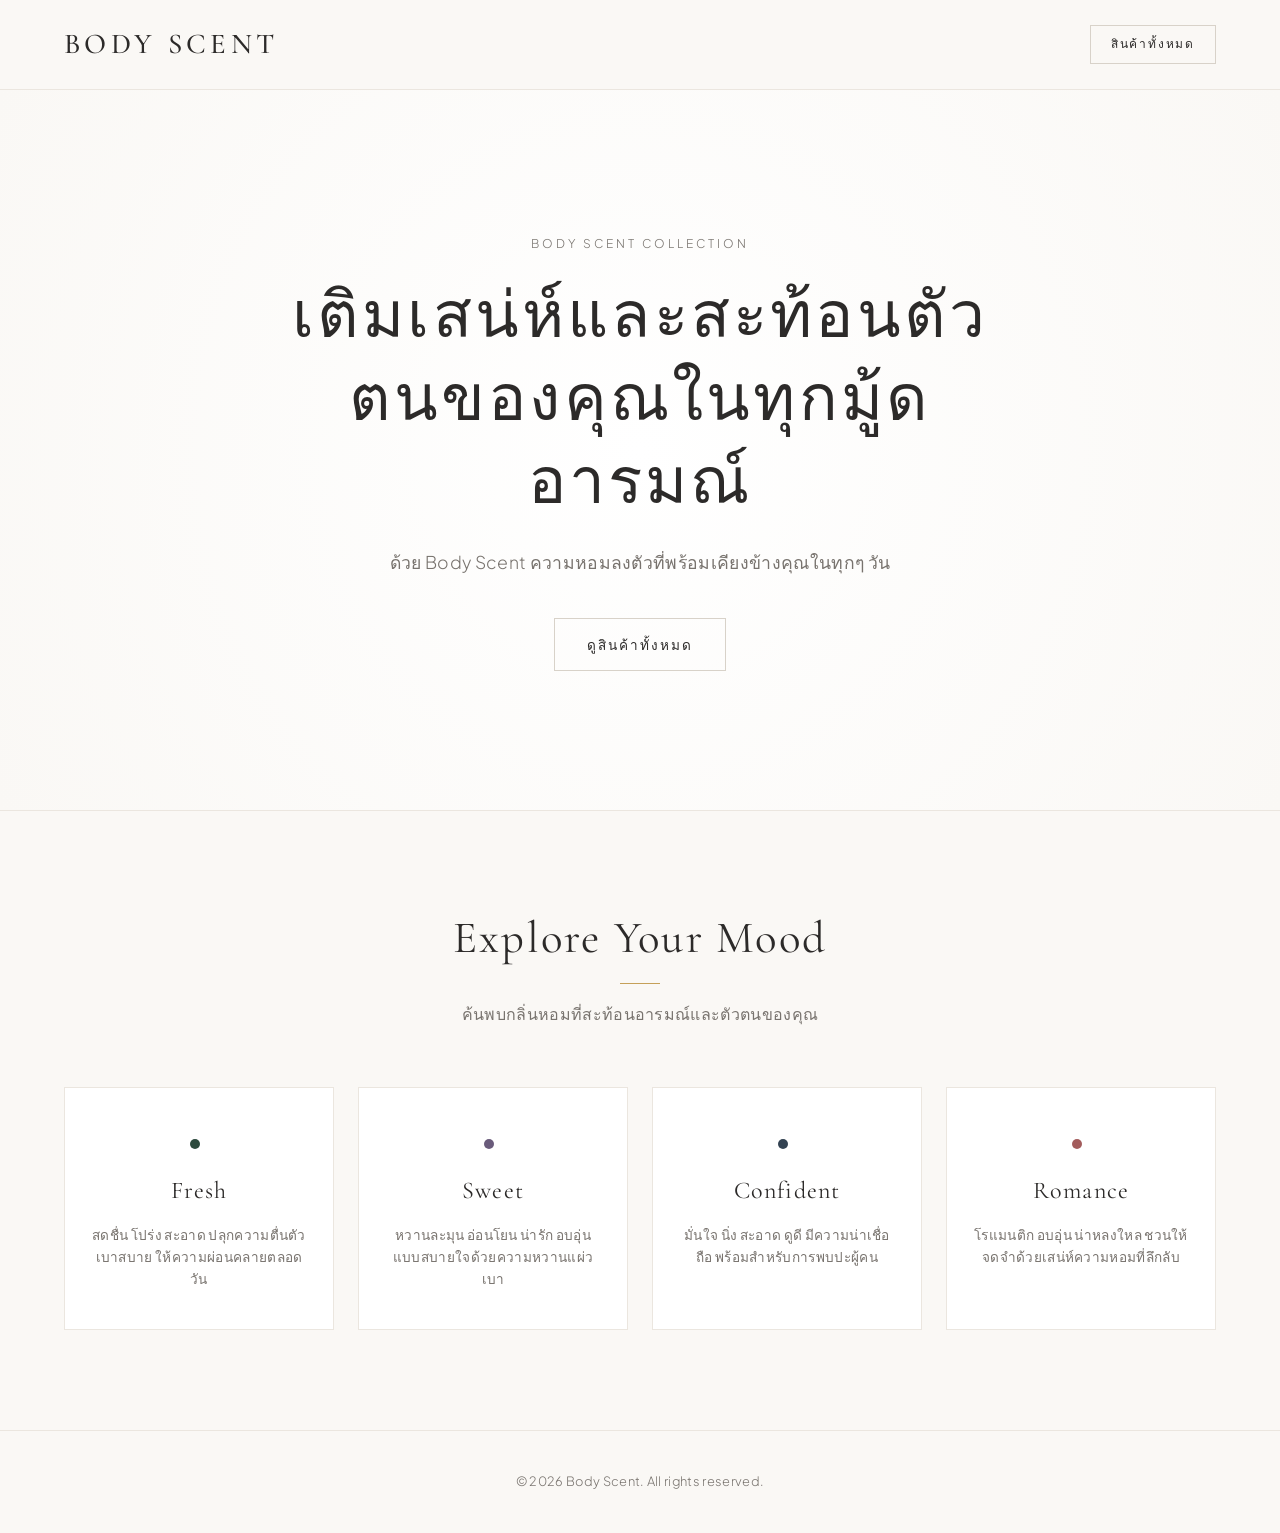
==== landing_pages/index.html @ 55d71a3c "Add files via upload" ====
<!DOCTYPE html>
<html lang="th">
<head>
  <meta charset="UTF-8">
  <meta name="viewport" content="width=device-width, initial-scale=1.0">
  <title>Body Scent — ความหอมลงตัวในทุกมู้ดอารมณ์</title>
  <link rel="stylesheet" href="style.css">
</head>
<body>

  <!-- Navigation -->
  <header>
    <div class="container navbar">
      <a href="index.html" class="logo">Body Scent</a>
      <nav>
        <a href="product.html" class="btn btn-outline" style="padding: 8px 20px; font-size: 0.75rem;">สินค้าทั้งหมด</a>
      </nav>
    </div>
  </header>

  <!-- Hero Section -->
  <section class="hero-section section-padding text-center" style="min-height: 80vh; display: flex; align-items: center; justify-content: center; background: radial-gradient(circle at center, #FFFFFF 0%, var(--bg-primary) 100%);">
    <div class="container" style="max-width: 800px;">
      <span class="mood-tag" style="letter-spacing: 0.25em; margin-bottom: 20px; display: inline-block;">BODY SCENT COLLECTION</span>
      <h1 class="brand-font" style="margin-bottom: 24px; font-weight: 300; line-height: 1.3;">
        เติมเสน่ห์และสะท้อนตัวตนของคุณในทุกมู้ดอารมณ์
      </h1>
      <p style="font-size: 1.1rem; margin-bottom: 40px; color: var(--text-muted); font-weight: 300;">
        ด้วย Body Scent ความหอมลงตัวที่พร้อมเคียงข้างคุณในทุกๆ วัน
      </p>
      <div>
        <a href="product.html" class="btn btn-outline">ดูสินค้าทั้งหมด</a>
      </div>
    </div>
  </section>

  <hr class="divider" style="margin: 0;">

  <!-- Mood Selection Section -->
  <section class="section-padding container">
    <div class="text-center" style="margin-bottom: 60px;">
      <h2 class="section-title">Explore Your Mood</h2>
      <p>ค้นพบกลิ่นหอมที่สะท้อนอารมณ์และตัวตนของคุณ</p>
    </div>

    <div style="display: grid; grid-template-columns: repeat(auto-fit, minmax(240px, 1fr)); gap: 24px;">
      
      <!-- Fresh Card -->
      <a href="product.html?mood=fresh" style="text-decoration: none; color: inherit;">
        <div class="product-card" style="height: 100%; text-align: center; padding: 40px 24px;">
          <div style="margin-bottom: 16px;">
            <span class="mood-dot fresh" style="width: 10px; height: 10px;"></span>
          </div>
          <h3 class="brand-font" style="margin-bottom: 12px; font-size: 1.5rem;">Fresh</h3>
          <p style="font-size: 0.85rem; line-height: 1.6;">สดชื่น โปร่ง สะอาด ปลุกความตื่นตัวเบาสบาย ให้ความผ่อนคลายตลอดวัน</p>
        </div>
      </a>

      <!-- Sweet Card -->
      <a href="product.html?mood=sweet" style="text-decoration: none; color: inherit;">
        <div class="product-card" style="height: 100%; text-align: center; padding: 40px 24px;">
          <div style="margin-bottom: 16px;">
            <span class="mood-dot sweet" style="width: 10px; height: 10px;"></span>
          </div>
          <h3 class="brand-font" style="margin-bottom: 12px; font-size: 1.5rem;">Sweet</h3>
          <p style="font-size: 0.85rem; line-height: 1.6;">หวานละมุน อ่อนโยน น่ารัก อบอุ่นแบบสบายใจด้วยความหวานแผ่วเบา</p>
        </div>
      </a>

      <!-- Confident Card -->
      <a href="product.html?mood=confident" style="text-decoration: none; color: inherit;">
        <div class="product-card" style="height: 100%; text-align: center; padding: 40px 24px;">
          <div style="margin-bottom: 16px;">
            <span class="mood-dot confident" style="width: 10px; height: 10px;"></span>
          </div>
          <h3 class="brand-font" style="margin-bottom: 12px; font-size: 1.5rem;">Confident</h3>
          <p style="font-size: 0.85rem; line-height: 1.6;">มั่นใจ นิ่ง สะอาด ดูดี มีความน่าเชื่อถือ พร้อมสำหรับการพบปะผู้คน</p>
        </div>
      </a>

      <!-- Romance Card -->
      <a href="product.html?mood=romance" style="text-decoration: none; color: inherit;">
        <div class="product-card" style="height: 100%; text-align: center; padding: 40px 24px;">
          <div style="margin-bottom: 16px;">
            <span class="mood-dot romance" style="width: 10px; height: 10px;"></span>
          </div>
          <h3 class="brand-font" style="margin-bottom: 12px; font-size: 1.5rem;">Romance</h3>
          <p style="font-size: 0.85rem; line-height: 1.6;">โรแมนติก อบอุ่น น่าหลงใหล ชวนให้จดจำด้วยเสน่ห์ความหอมที่ลึกลับ</p>
        </div>
      </a>

    </div>
  </section>

  <!-- Footer -->
  <footer style="padding: 40px 0; border-top: 1px solid var(--border-light); text-align: center; font-size: 0.8rem; color: var(--text-light);">
    <div class="container">
      <p>&copy; 2026 Body Scent. All rights reserved.</p>
    </div>
  </footer>

  <script src="script.js"></script>
</body>
</html>
---- landing_pages/style.css ----
/* ==========================================================================
   BODY SCENT - Luxury Minimalist Style Sheet
   ========================================================================== */

@import url('https://fonts.googleapis.com/css2?family=Cormorant+Garamond:wght@300;400;500;600&family=Plus+Jakarta+Sans:wght@300;400;500;600&display=swap');

:root {
  /* Color Palette (Cream / Bronze / Off-White) */
  --bg-primary: #FAF8F5;
  --bg-card: #FFFFFF;
  --bg-secondary: #F3EFEA;
  
  --text-main: #2C2A29;
  --text-muted: #78736E;
  --text-light: #A39E98;
  
  --accent-gold: #C5A059;
  --accent-gold-hover: #A88340;
  
  --border-light: #EBE6DF;
  --border-medium: #D8D2C9;
  --border-dark: #2C2A29;

  /* Mood Accents (Subtle Touches) */
  --mood-fresh: #2D4A3E;      /* เขียวเข้ม */
  --mood-sweet: #6A5B7B;      /* ม่วงกลาง */
  --mood-confident: #334252;  /* น้ำเงินเทาเข้ม */
  --mood-romance: #A35C5C;    /* แดงอ่อน */

  /* Typography */
  --font-serif: 'Cormorant Garamond', 'TH Sarabun New', serif;
  --font-sans: 'Plus Jakarta Sans', -apple-system, BlinkMacSystemFont, sans-serif;

  /* Layout Spacing */
  --container-max-width: 1200px;
  --section-padding-y: 100px;
}

/* Base Reset & Global Styles */
*, *::before, *::after {
  box-sizing: border-box;
  margin: 0;
  padding: 0;
}

html {
  scroll-behavior: smooth;
  font-size: 16px;
}

body {
  background-color: var(--bg-primary);
  color: var(--text-main);
  font-family: var(--font-sans);
  font-weight: 300;
  line-height: 1.7;
  letter-spacing: 0.02em;
  -webkit-font-smoothing: antialiased;
}

/* Typography Elements */
h1, h2, h3, h4, .brand-font {
  font-family: var(--font-serif);
  font-weight: 400;
  letter-spacing: 0.05em;
  color: var(--text-main);
}

h1 {
  font-size: clamp(2.5rem, 5vw, 4.2rem);
  line-height: 1.15;
}

h2 {
  font-size: clamp(1.8rem, 3.5vw, 2.8rem);
  line-height: 1.25;
}

h3 {
  font-size: clamp(1.3rem, 2vw, 1.8rem);
}

p {
  color: var(--text-muted);
}

a {
  color: inherit;
  text-decoration: none;
  transition: color 0.3s ease;
}

/* Layout Utilities */
.container {
  max-width: var(--container-max-width);
  margin: 0 auto;
  padding: 0 24px;
}

.section-padding {
  padding-top: var(--section-padding-y);
  padding-bottom: var(--section-padding-y);
}

.text-center {
  text-align: center;
}

/* Header & Navigation */
header {
  position: sticky;
  top: 0;
  background-color: rgba(250, 248, 245, 0.92);
  backdrop-filter: blur(10px);
  border-bottom: 1px solid var(--border-light);
  z-index: 1000;
  padding: 20px 0;
}

.navbar {
  display: flex;
  justify-content: space-between;
  align-items: center;
}

.logo {
  font-family: var(--font-serif);
  font-size: 1.8rem;
  letter-spacing: 0.15em;
  text-transform: uppercase;
  font-weight: 500;
}

/* Buttons (Fine Thin Borders & Gold Accents) */
.btn {
  display: inline-flex;
  align-items: center;
  justify-content: center;
  padding: 14px 32px;
  font-family: var(--font-sans);
  font-size: 0.85rem;
  font-weight: 500;
  letter-spacing: 0.15em;
  text-transform: uppercase;
  background: transparent;
  cursor: pointer;
  transition: all 0.4s cubic-bezier(0.16, 1, 0.3, 1);
  border: 1px solid var(--border-dark);
}

.btn-primary {
  background-color: var(--text-main);
  color: var(--bg-primary);
  border-color: var(--text-main);
}

.btn-primary:hover {
  background-color: var(--accent-gold);
  border-color: var(--accent-gold);
  color: #FFFFFF;
}

.btn-outline {
  color: var(--text-main);
  border-color: var(--border-medium);
}

.btn-outline:hover {
  border-color: var(--text-main);
  color: var(--text-main);
}

/* Mood Indicators (Subtle Minimalist Accent Points) */
.mood-dot {
  display: inline-block;
  width: 7px;
  height: 7px;
  border-radius: 50%;
  margin-right: 8px;
  vertical-align: middle;
}

.mood-dot.fresh     { background-color: var(--mood-fresh); }
.mood-dot.sweet     { background-color: var(--mood-sweet); }
.mood-dot.confident { background-color: var(--mood-confident); }
.mood-dot.romance   { background-color: var(--mood-romance); }

.mood-tag {
  font-size: 0.75rem;
  letter-spacing: 0.12em;
  text-transform: uppercase;
  display: inline-flex;
  align-items: center;
  color: var(--text-muted);
}

/* Underline accent for Section Titles */
.section-title {
  position: relative;
  margin-bottom: 16px;
}

.section-title::after {
  content: '';
  display: block;
  width: 40px;
  height: 1px;
  background-color: var(--accent-gold);
  margin: 16px auto 0;
}

/* Filter Tab Navigation */
.filter-tabs {
  display: flex;
  justify-content: center;
  gap: 12px;
  margin-bottom: 50px;
  flex-wrap: wrap;
}

.filter-btn {
  padding: 10px 24px;
  background: transparent;
  border: 1px solid transparent;
  font-family: var(--font-sans);
  font-size: 0.85rem;
  letter-spacing: 0.08em;
  color: var(--text-muted);
  cursor: pointer;
  transition: all 0.3s ease;
}

.filter-btn:hover,
.filter-btn.active {
  color: var(--text-main);
  border-bottom: 1px solid var(--accent-gold);
}

/* Product Grid & Cards */
.product-grid {
  display: grid;
  grid-template-columns: repeat(auto-fill, minmax(260px, 1fr));
  gap: 36px 28px;
}

.product-card {
  background-color: var(--bg-card);
  border: 1px solid var(--border-light);
  padding: 20px;
  display: flex;
  flex-direction: column;
  transition: transform 0.4s ease, box-shadow 0.4s ease;
}

.product-card:hover {
  transform: translateY(-4px);
  box-shadow: 0 12px 30px rgba(0, 0, 0, 0.03);
}

.product-image-wrap {
  position: relative;
  width: 100%;
  aspect-ratio: 1 / 1;
  background-color: var(--bg-secondary);
  overflow: hidden;
  margin-bottom: 20px;
}

.product-image-wrap img {
  width: 100%;
  height: 100%;
  object-fit: cover;
  transition: transform 0.6s ease;
}

.product-card:hover .product-image-wrap img {
  transform: scale(1.03);
}

.product-info {
  display: flex;
  flex-direction: column;
  flex-grow: 1;
}

.product-meta {
  display: flex;
  justify-content: space-between;
  align-items: center;
  margin-bottom: 8px;
}

.product-size {
  font-size: 0.75rem;
  color: var(--text-light);
  letter-spacing: 0.05em;
}

.product-title {
  font-family: var(--font-serif);
  font-size: 1.25rem;
  margin-bottom: 8px;
  color: var(--text-main);
}

.product-desc {
  font-size: 0.85rem;
  color: var(--text-muted);
  margin-bottom: 20px;
  flex-grow: 1;
  line-height: 1.6;
}

.product-bottom {
  display: flex;
  justify-content: space-between;
  align-items: center;
  padding-top: 16px;
  border-top: 1px solid var(--border-light);
}

.product-price {
  font-family: var(--font-serif);
  font-size: 1.2rem;
  font-weight: 500;
  color: var(--text-main);
}

/* Minimalist Form Controls */
.form-group {
  margin-bottom: 24px;
}

.form-control {
  width: 100%;
  padding: 14px 16px;
  background-color: var(--bg-card);
  border: 1px solid var(--border-medium);
  border-radius: 0;
  font-family: var(--font-sans);
  font-size: 0.9rem;
  color: var(--text-main);
  transition: border-color 0.3s ease;
}

.form-control:focus {
  outline: none;
  border-color: var(--accent-gold);
}

textarea.form-control {
  resize: vertical;
  min-height: 100px;
}

/* Minimal Divider Line */
.divider {
  height: 1px;
  background-color: var(--border-light);
  border: none;
  margin: 60px 0;
}

/* Responsive Styles */
@media (max-width: 768px) {
  :root {
    --section-padding-y: 60px;
  }

  .container {
    padding: 0 16px;
  }

  .product-grid {
    grid-template-columns: repeat(auto-fill, minmax(180px, 1fr));
    gap: 20px 16px;
  }

  .product-card {
    padding: 14px;
  }

  .btn {
    padding: 12px 24px;
    font-size: 0.8rem;
  }
}
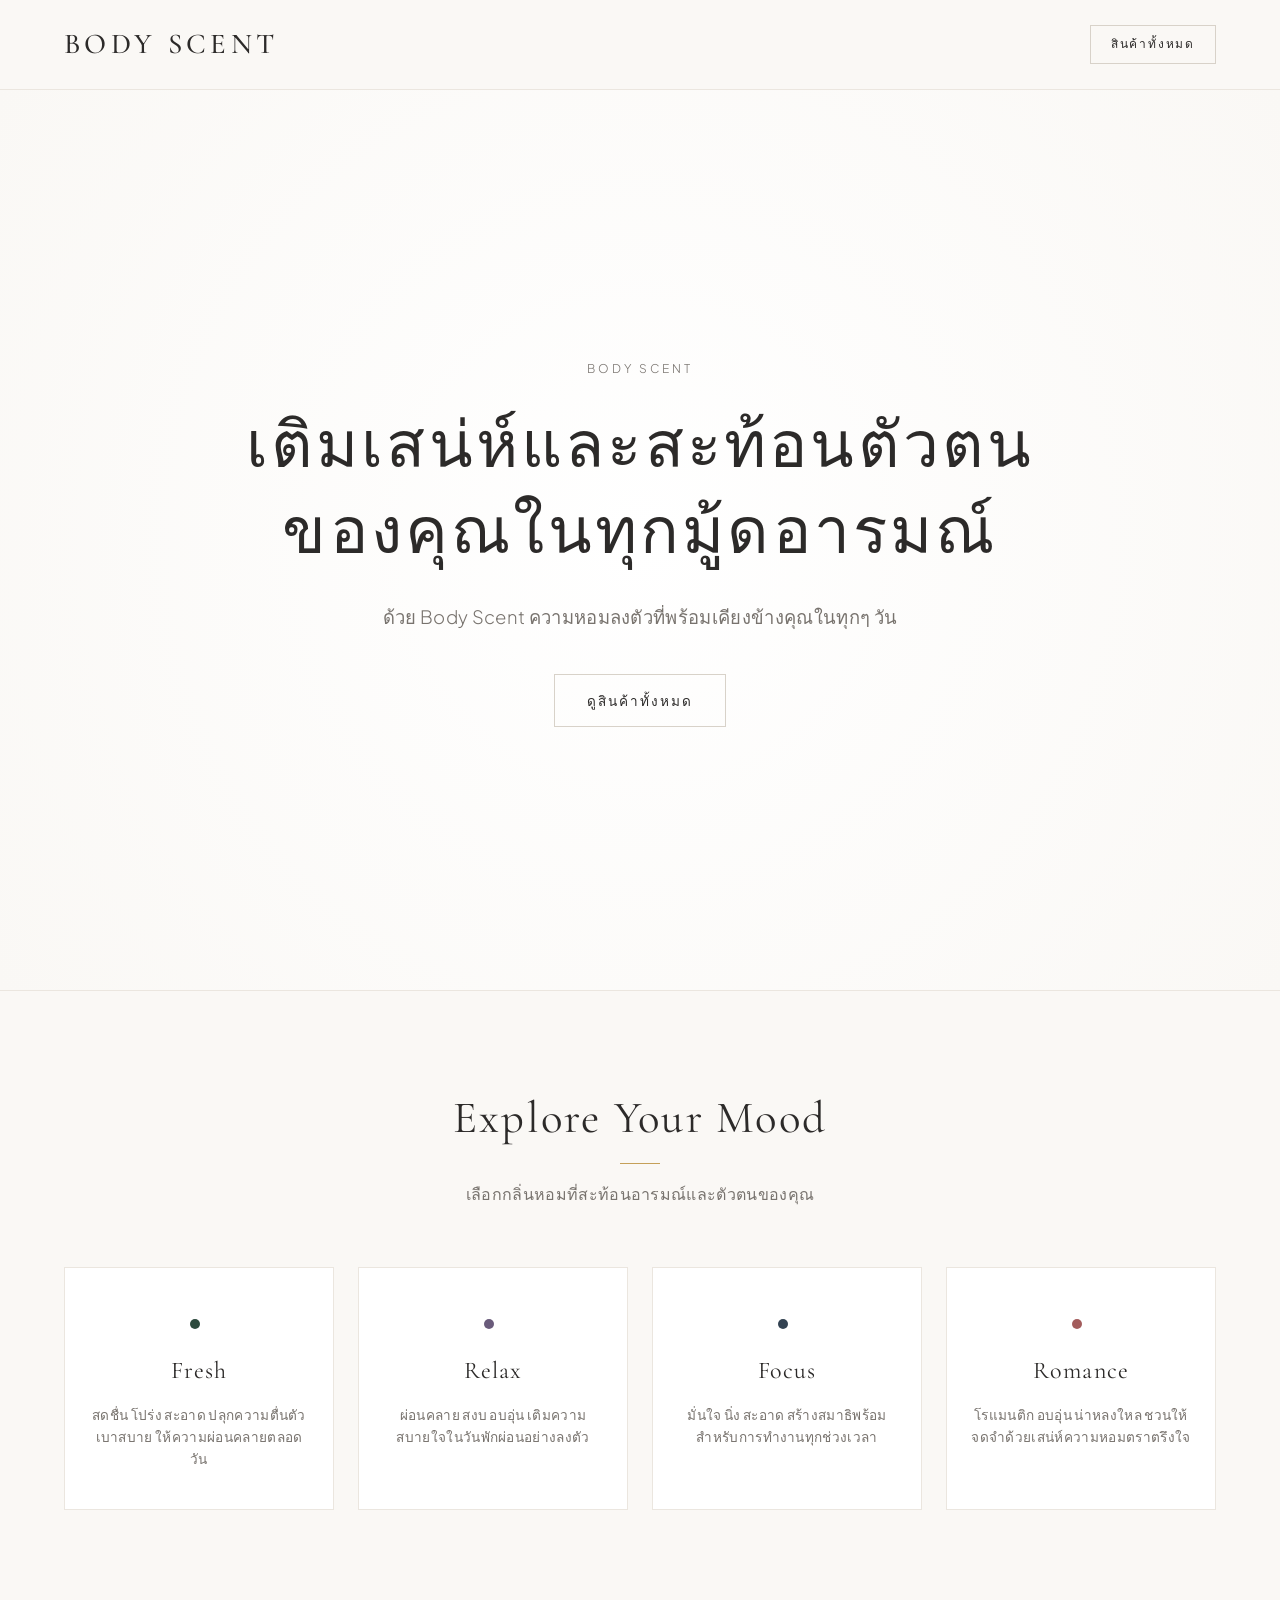
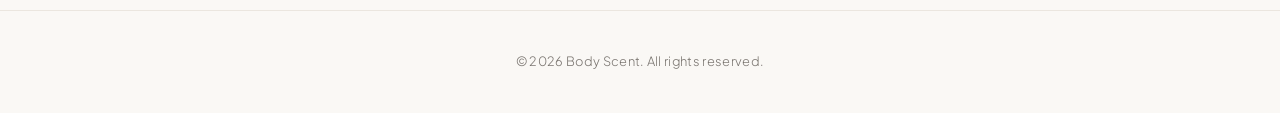
==== commit 63344cb0: "Add files via upload" ====
--- a/landing_pages/index.html
+++ b/landing_pages/index.html
@@ -3,12 +3,12 @@
 <head>
   <meta charset="UTF-8">
   <meta name="viewport" content="width=device-width, initial-scale=1.0">
-  <title>Body Scent — ความหอมลงตัวในทุกมู้ดอารมณ์</title>
+  <title>Body Scent — ความหอมลงตัวที่พร้อมเคียงข้างคุณในทุกๆ วัน</title>
   <link rel="stylesheet" href="style.css">
 </head>
 <body>
 
-  <!-- Navigation -->
+  <!-- Navigation Bar -->
   <header>
     <div class="container navbar">
       <a href="index.html" class="logo">Body Scent</a>
@@ -18,14 +18,14 @@
     </div>
   </header>
 
-  <!-- Hero Section -->
-  <section class="hero-section section-padding text-center" style="min-height: 80vh; display: flex; align-items: center; justify-content: center; background: radial-gradient(circle at center, #FFFFFF 0%, var(--bg-primary) 100%);">
-    <div class="container" style="max-width: 800px;">
-      <span class="mood-tag" style="letter-spacing: 0.25em; margin-bottom: 20px; display: inline-block;">BODY SCENT COLLECTION</span>
-      <h1 class="brand-font" style="margin-bottom: 24px; font-weight: 300; line-height: 1.3;">
+  <!-- Hero Section (เต็มจอแรกที่เห็น ดีไซน์พรีเมียมเรียบหรู) -->
+  <section style="min-height: 100vh; display: flex; align-items: center; justify-content: center; text-align: center; background: radial-gradient(circle at center, #FFFFFF 0%, var(--bg-primary) 100%); padding: 0 24px;">
+    <div class="container" style="max-width: 850px;">
+      <span class="mood-tag" style="letter-spacing: 0.25em; margin-bottom: 24px; display: inline-block;">BODY SCENT</span>
+      <h1 class="brand-font" style="margin-bottom: 24px; font-weight: 300; line-height: 1.35;">
         เติมเสน่ห์และสะท้อนตัวตนของคุณในทุกมู้ดอารมณ์
       </h1>
-      <p style="font-size: 1.1rem; margin-bottom: 40px; color: var(--text-muted); font-weight: 300;">
+      <p style="font-size: 1.15rem; margin-bottom: 40px; color: var(--text-muted); font-weight: 300; line-height: 1.8;">
         ด้วย Body Scent ความหอมลงตัวที่พร้อมเคียงข้างคุณในทุกๆ วัน
       </p>
       <div>
@@ -36,18 +36,18 @@
 
   <hr class="divider" style="margin: 0;">
 
-  <!-- Mood Selection Section -->
+  <!-- Section แสดง 4 Mood (Fresh / Relax / Focus / Romance) -->
   <section class="section-padding container">
     <div class="text-center" style="margin-bottom: 60px;">
       <h2 class="section-title">Explore Your Mood</h2>
-      <p>ค้นพบกลิ่นหอมที่สะท้อนอารมณ์และตัวตนของคุณ</p>
+      <p>เลือกกลิ่นหอมที่สะท้อนอารมณ์และตัวตนของคุณ</p>
     </div>
 
     <div style="display: grid; grid-template-columns: repeat(auto-fit, minmax(240px, 1fr)); gap: 24px;">
       
       <!-- Fresh Card -->
       <a href="product.html?mood=fresh" style="text-decoration: none; color: inherit;">
-        <div class="product-card" style="height: 100%; text-align: center; padding: 40px 24px;">
+        <div class="product-card" style="height: 100%; text-align: center; padding: 40px 24px; background-color: var(--bg-card);">
           <div style="margin-bottom: 16px;">
             <span class="mood-dot fresh" style="width: 10px; height: 10px;"></span>
           </div>
@@ -56,36 +56,36 @@
         </div>
       </a>
 
-      <!-- Sweet Card -->
-      <a href="product.html?mood=sweet" style="text-decoration: none; color: inherit;">
-        <div class="product-card" style="height: 100%; text-align: center; padding: 40px 24px;">
+      <!-- Relax Card -->
+      <a href="product.html?mood=relax" style="text-decoration: none; color: inherit;">
+        <div class="product-card" style="height: 100%; text-align: center; padding: 40px 24px; background-color: var(--bg-card);">
           <div style="margin-bottom: 16px;">
             <span class="mood-dot sweet" style="width: 10px; height: 10px;"></span>
           </div>
-          <h3 class="brand-font" style="margin-bottom: 12px; font-size: 1.5rem;">Sweet</h3>
-          <p style="font-size: 0.85rem; line-height: 1.6;">หวานละมุน อ่อนโยน น่ารัก อบอุ่นแบบสบายใจด้วยความหวานแผ่วเบา</p>
+          <h3 class="brand-font" style="margin-bottom: 12px; font-size: 1.5rem;">Relax</h3>
+          <p style="font-size: 0.85rem; line-height: 1.6;">ผ่อนคลาย สงบ อบอุ่น เติมความสบายใจในวันพักผ่อนอย่างลงตัว</p>
         </div>
       </a>
 
-      <!-- Confident Card -->
-      <a href="product.html?mood=confident" style="text-decoration: none; color: inherit;">
-        <div class="product-card" style="height: 100%; text-align: center; padding: 40px 24px;">
+      <!-- Focus Card -->
+      <a href="product.html?mood=focus" style="text-decoration: none; color: inherit;">
+        <div class="product-card" style="height: 100%; text-align: center; padding: 40px 24px; background-color: var(--bg-card);">
           <div style="margin-bottom: 16px;">
             <span class="mood-dot confident" style="width: 10px; height: 10px;"></span>
           </div>
-          <h3 class="brand-font" style="margin-bottom: 12px; font-size: 1.5rem;">Confident</h3>
-          <p style="font-size: 0.85rem; line-height: 1.6;">มั่นใจ นิ่ง สะอาด ดูดี มีความน่าเชื่อถือ พร้อมสำหรับการพบปะผู้คน</p>
+          <h3 class="brand-font" style="margin-bottom: 12px; font-size: 1.5rem;">Focus</h3>
+          <p style="font-size: 0.85rem; line-height: 1.6;">มั่นใจ นิ่ง สะอาด สร้างสมาธิพร้อมสำหรับการทำงานทุกช่วงเวลา</p>
         </div>
       </a>
 
       <!-- Romance Card -->
       <a href="product.html?mood=romance" style="text-decoration: none; color: inherit;">
-        <div class="product-card" style="height: 100%; text-align: center; padding: 40px 24px;">
+        <div class="product-card" style="height: 100%; text-align: center; padding: 40px 24px; background-color: var(--bg-card);">
           <div style="margin-bottom: 16px;">
             <span class="mood-dot romance" style="width: 10px; height: 10px;"></span>
           </div>
           <h3 class="brand-font" style="margin-bottom: 12px; font-size: 1.5rem;">Romance</h3>
-          <p style="font-size: 0.85rem; line-height: 1.6;">โรแมนติก อบอุ่น น่าหลงใหล ชวนให้จดจำด้วยเสน่ห์ความหอมที่ลึกลับ</p>
+          <p style="font-size: 0.85rem; line-height: 1.6;">โรแมนติก อบอุ่น น่าหลงใหล ชวนให้จดจำด้วยเสน่ห์ความหอมตราตรึงใจ</p>
         </div>
       </a>
 
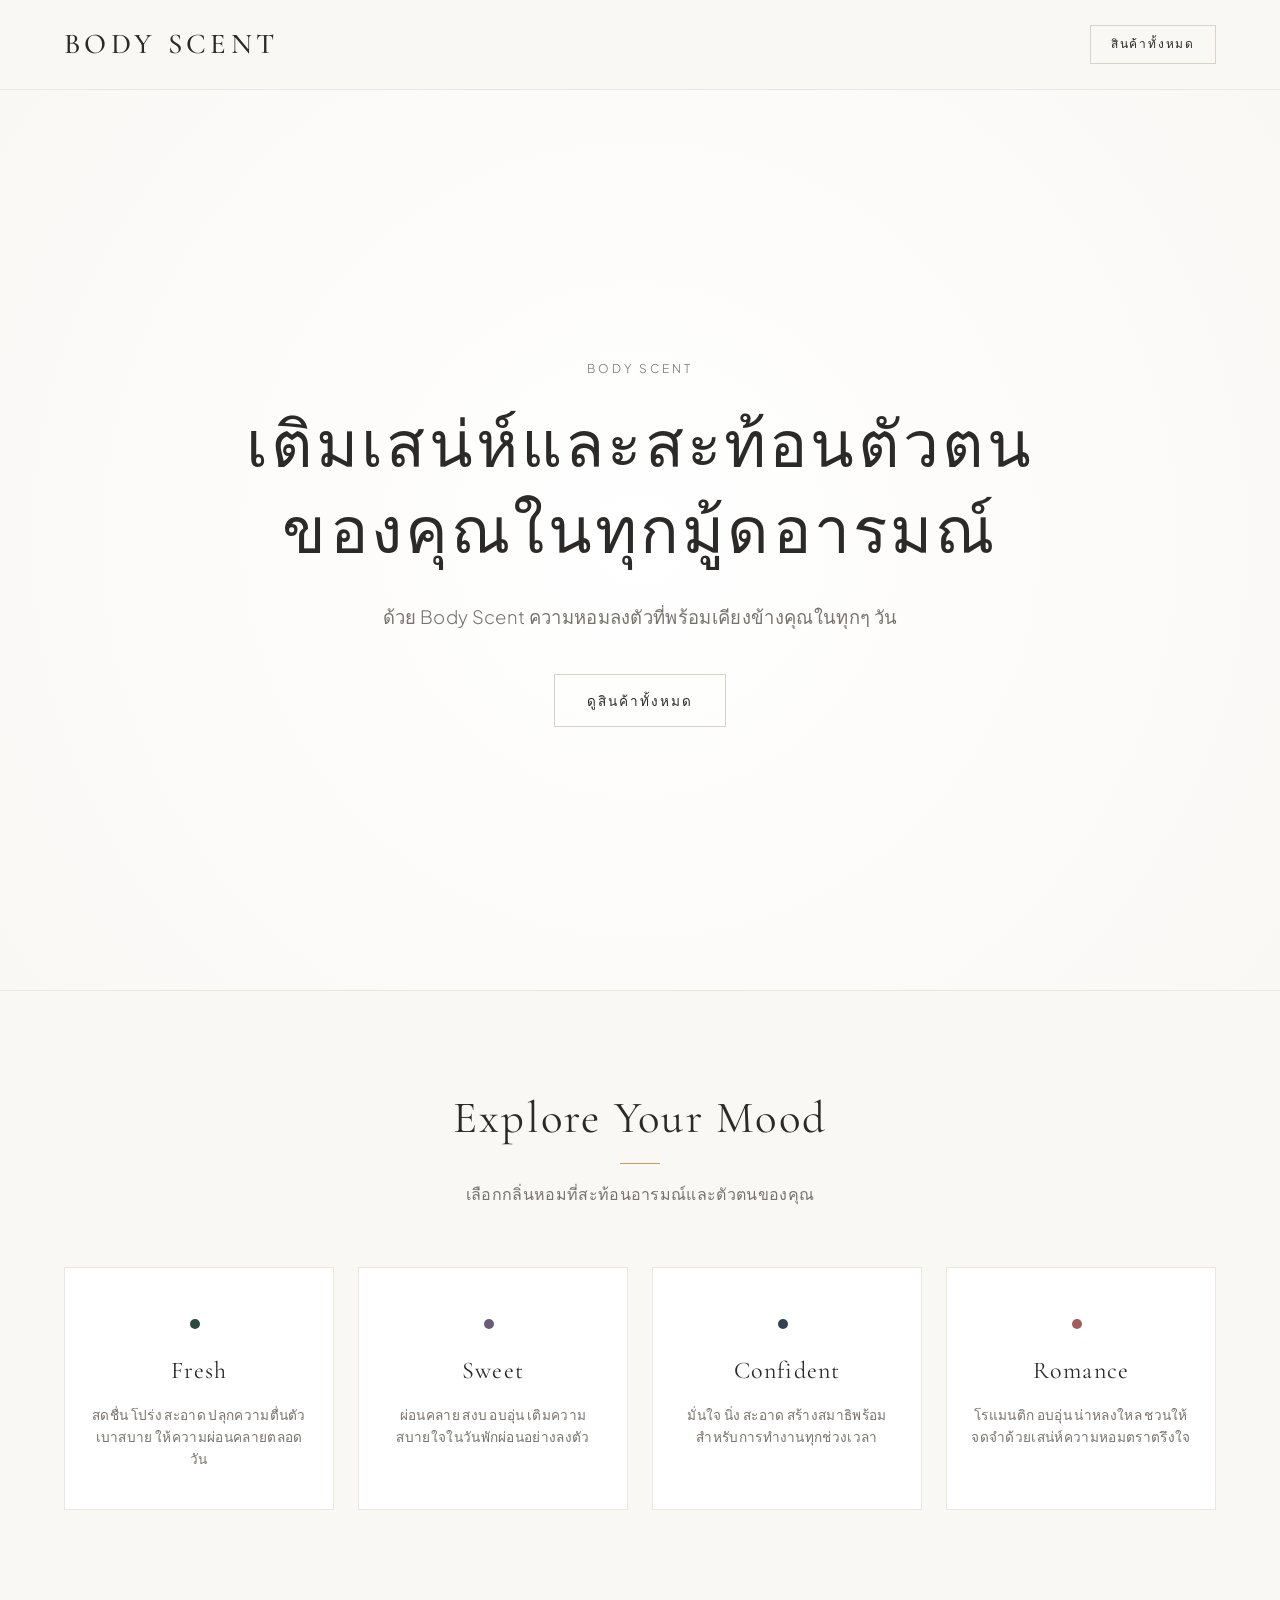
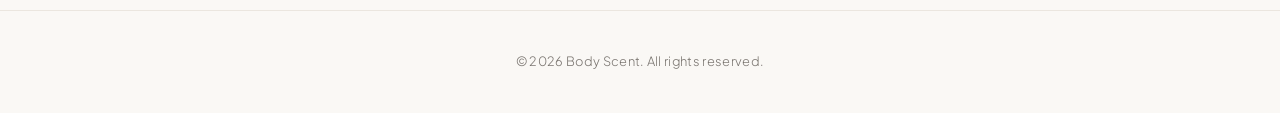
==== commit d0aa1cff: "Update index.html" ====
--- a/landing_pages/index.html
+++ b/landing_pages/index.html
@@ -36,7 +36,7 @@
 
   <hr class="divider" style="margin: 0;">
 
-  <!-- Section แสดง 4 Mood (Fresh / Relax / Focus / Romance) -->
+  <!-- Section แสดง 4 Mood (Fresh / Sweet / Confident / Romance) -->
   <section class="section-padding container">
     <div class="text-center" style="margin-bottom: 60px;">
       <h2 class="section-title">Explore Your Mood</h2>
@@ -56,24 +56,24 @@
         </div>
       </a>
 
-      <!-- Relax Card -->
+      <!-- Sweet Card -->
       <a href="product.html?mood=relax" style="text-decoration: none; color: inherit;">
         <div class="product-card" style="height: 100%; text-align: center; padding: 40px 24px; background-color: var(--bg-card);">
           <div style="margin-bottom: 16px;">
             <span class="mood-dot sweet" style="width: 10px; height: 10px;"></span>
           </div>
-          <h3 class="brand-font" style="margin-bottom: 12px; font-size: 1.5rem;">Relax</h3>
+          <h3 class="brand-font" style="margin-bottom: 12px; font-size: 1.5rem;">Sweet</h3>
           <p style="font-size: 0.85rem; line-height: 1.6;">ผ่อนคลาย สงบ อบอุ่น เติมความสบายใจในวันพักผ่อนอย่างลงตัว</p>
         </div>
       </a>
 
-      <!-- Focus Card -->
+      <!-- Confident Card -->
       <a href="product.html?mood=focus" style="text-decoration: none; color: inherit;">
         <div class="product-card" style="height: 100%; text-align: center; padding: 40px 24px; background-color: var(--bg-card);">
           <div style="margin-bottom: 16px;">
             <span class="mood-dot confident" style="width: 10px; height: 10px;"></span>
           </div>
-          <h3 class="brand-font" style="margin-bottom: 12px; font-size: 1.5rem;">Focus</h3>
+          <h3 class="brand-font" style="margin-bottom: 12px; font-size: 1.5rem;">Confident</h3>
           <p style="font-size: 0.85rem; line-height: 1.6;">มั่นใจ นิ่ง สะอาด สร้างสมาธิพร้อมสำหรับการทำงานทุกช่วงเวลา</p>
         </div>
       </a>
@@ -101,4 +101,4 @@
 
   <script src="script.js"></script>
 </body>
-</html>+</html>
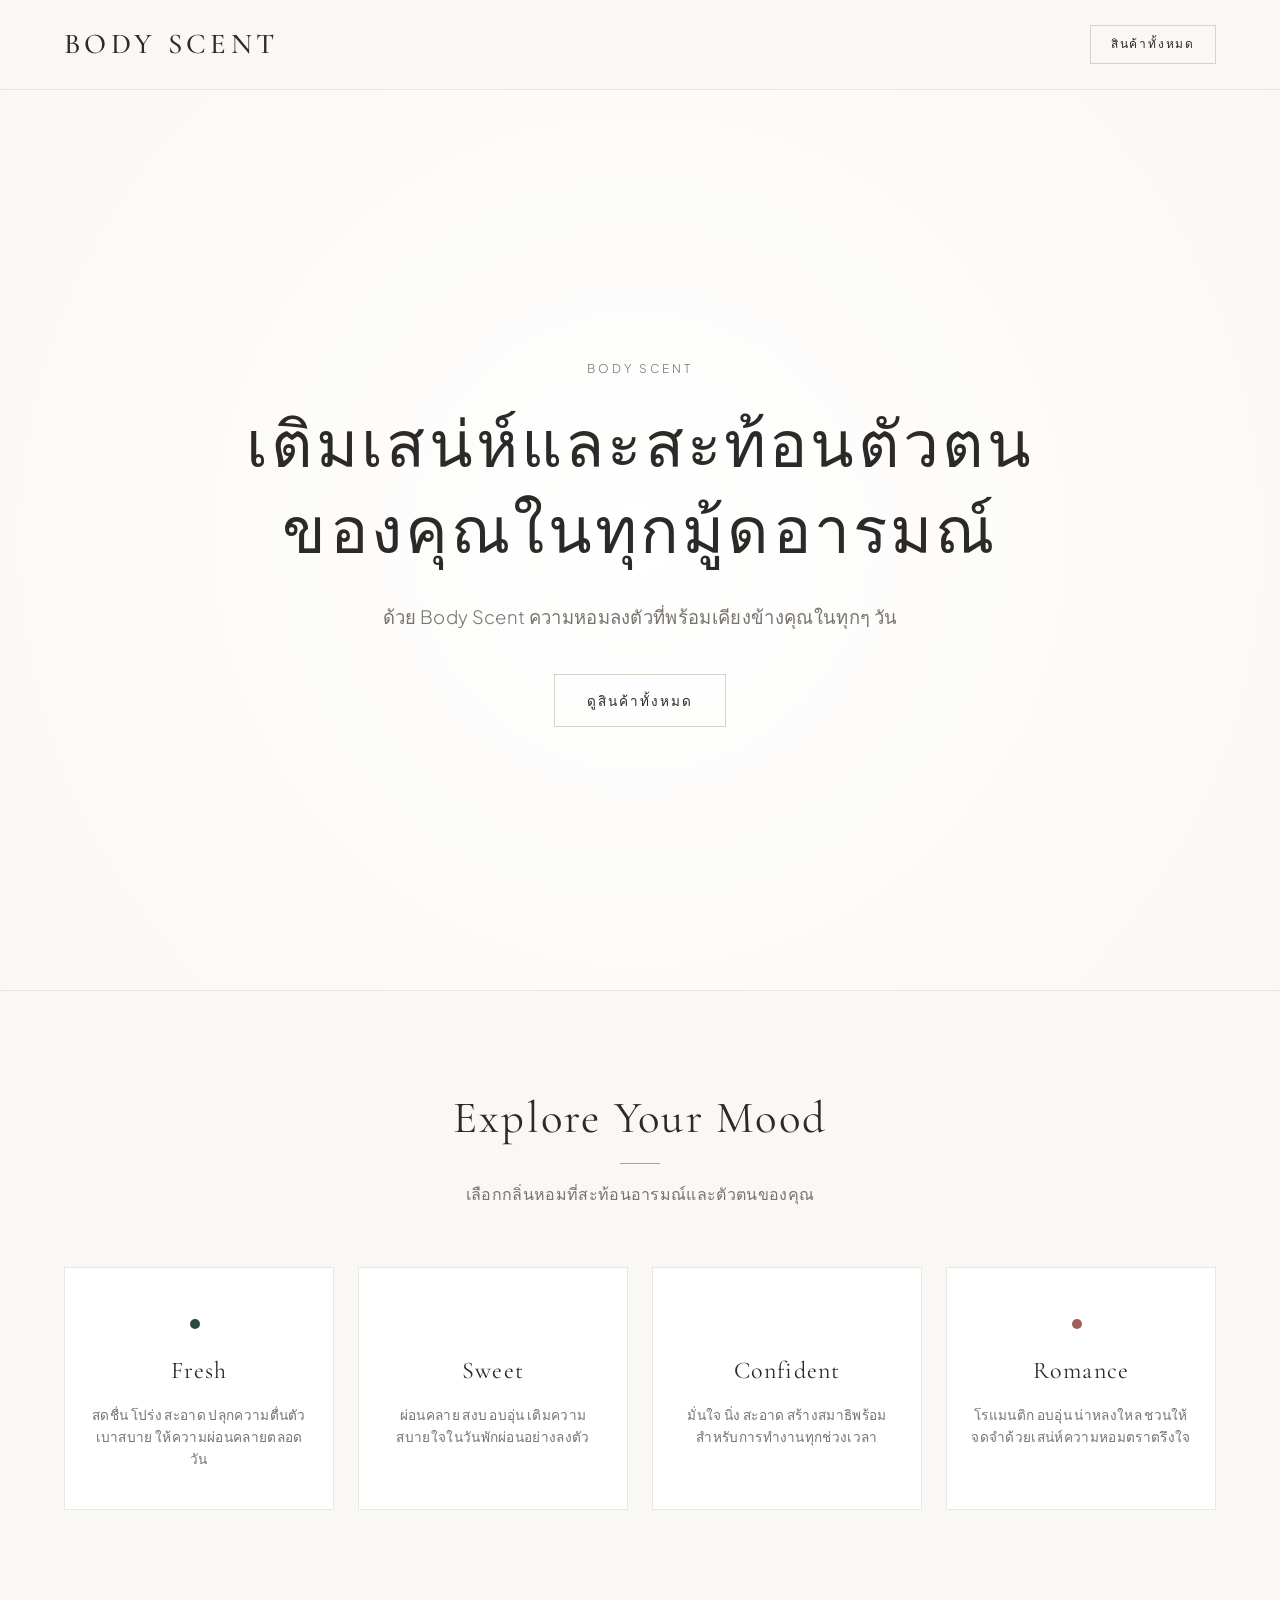
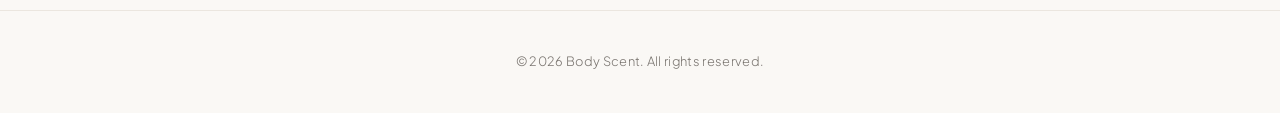
==== commit cc9cf848: "Update index.html" ====
--- a/landing_pages/index.html
+++ b/landing_pages/index.html
@@ -57,10 +57,10 @@
       </a>
 
       <!-- Sweet Card -->
-      <a href="product.html?mood=relax" style="text-decoration: none; color: inherit;">
+      <a href="product.html?mood=sweet" style="text-decoration: none; color: inherit;">
         <div class="product-card" style="height: 100%; text-align: center; padding: 40px 24px; background-color: var(--bg-card);">
           <div style="margin-bottom: 16px;">
-            <span class="mood-dot sweet" style="width: 10px; height: 10px;"></span>
+            <span class="mood-dot relax" style="width: 10px; height: 10px;"></span>
           </div>
           <h3 class="brand-font" style="margin-bottom: 12px; font-size: 1.5rem;">Sweet</h3>
           <p style="font-size: 0.85rem; line-height: 1.6;">ผ่อนคลาย สงบ อบอุ่น เติมความสบายใจในวันพักผ่อนอย่างลงตัว</p>
@@ -68,10 +68,10 @@
       </a>
 
       <!-- Confident Card -->
-      <a href="product.html?mood=focus" style="text-decoration: none; color: inherit;">
+      <a href="product.html?mood=confident" style="text-decoration: none; color: inherit;">
         <div class="product-card" style="height: 100%; text-align: center; padding: 40px 24px; background-color: var(--bg-card);">
           <div style="margin-bottom: 16px;">
-            <span class="mood-dot confident" style="width: 10px; height: 10px;"></span>
+            <span class="mood-dot focus" style="width: 10px; height: 10px;"></span>
           </div>
           <h3 class="brand-font" style="margin-bottom: 12px; font-size: 1.5rem;">Confident</h3>
           <p style="font-size: 0.85rem; line-height: 1.6;">มั่นใจ นิ่ง สะอาด สร้างสมาธิพร้อมสำหรับการทำงานทุกช่วงเวลา</p>
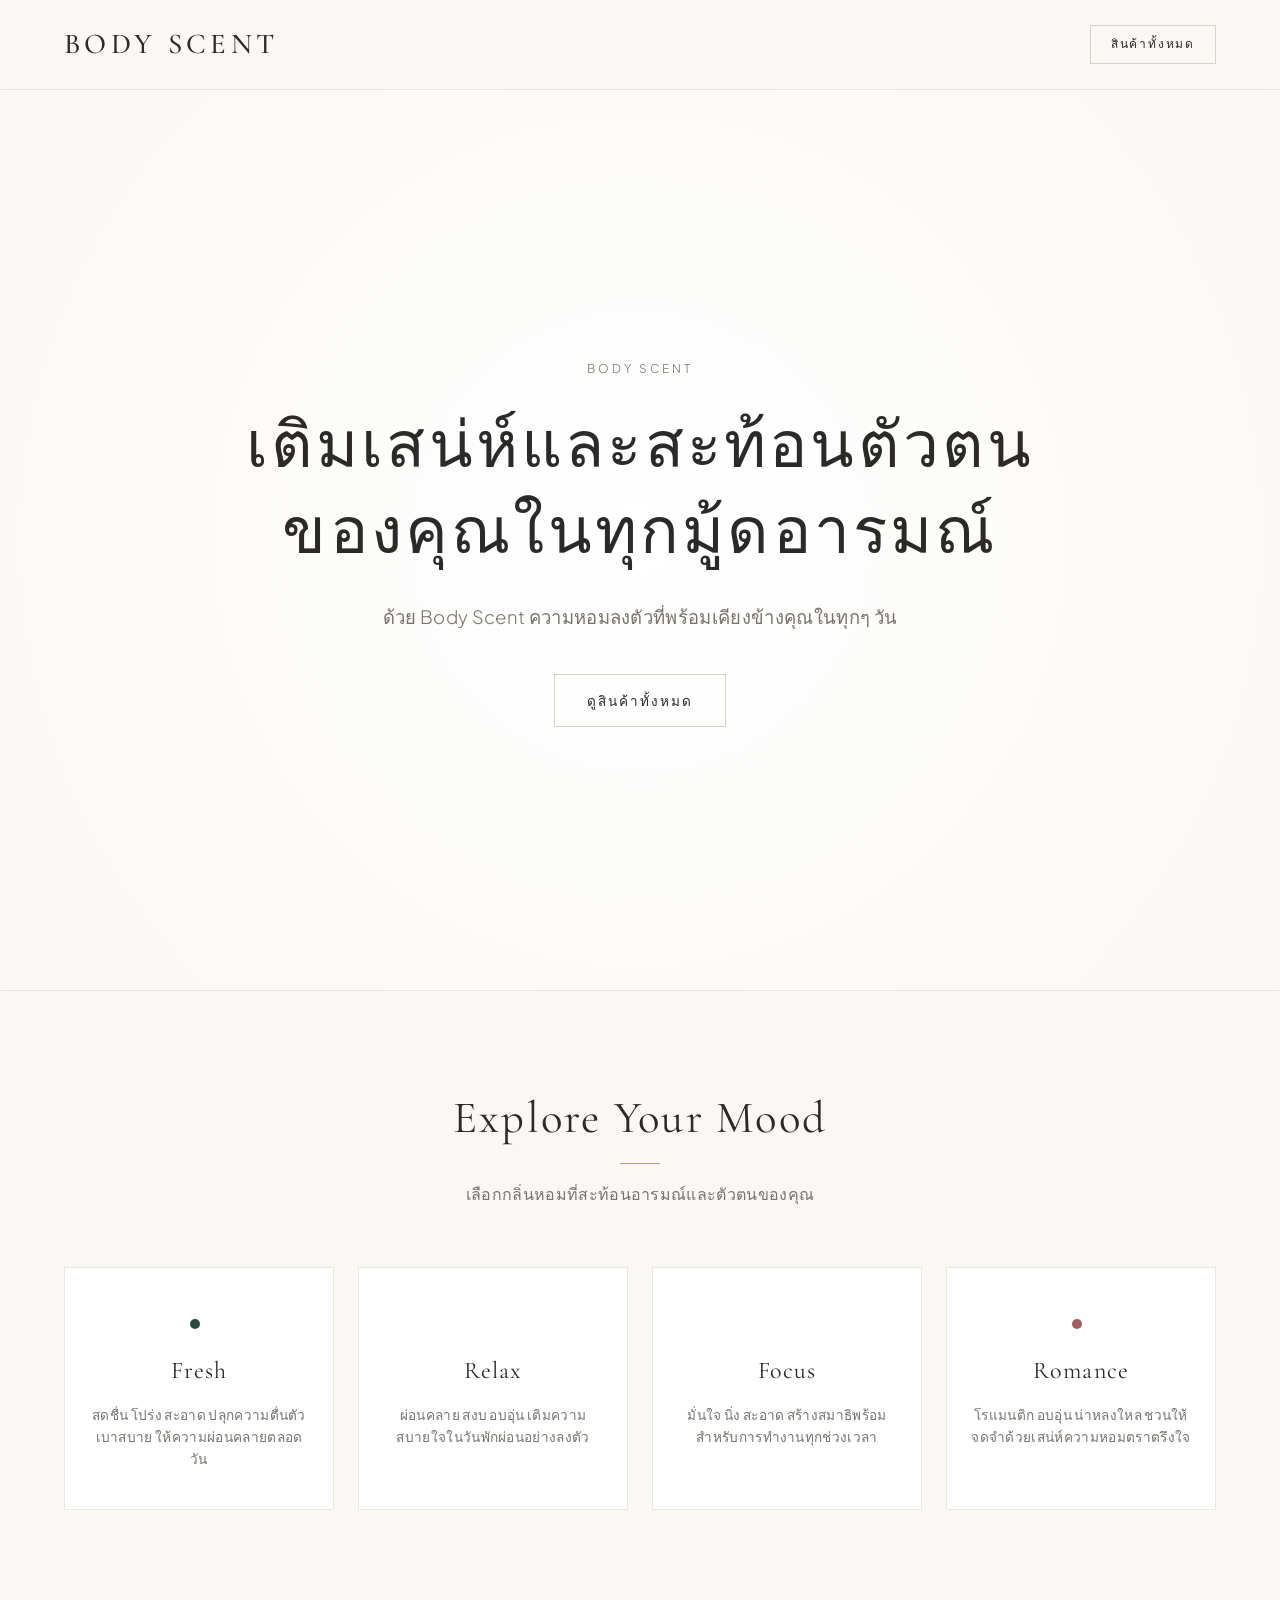
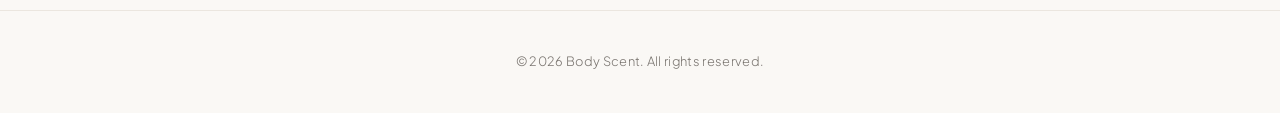
==== commit fb90c170: "Update index.html" ====
--- a/landing_pages/index.html
+++ b/landing_pages/index.html
@@ -62,7 +62,7 @@
           <div style="margin-bottom: 16px;">
             <span class="mood-dot relax" style="width: 10px; height: 10px;"></span>
           </div>
-          <h3 class="brand-font" style="margin-bottom: 12px; font-size: 1.5rem;">Sweet</h3>
+          <h3 class="brand-font" style="margin-bottom: 12px; font-size: 1.5rem;">Relax</h3>
           <p style="font-size: 0.85rem; line-height: 1.6;">ผ่อนคลาย สงบ อบอุ่น เติมความสบายใจในวันพักผ่อนอย่างลงตัว</p>
         </div>
       </a>
@@ -73,7 +73,7 @@
           <div style="margin-bottom: 16px;">
             <span class="mood-dot focus" style="width: 10px; height: 10px;"></span>
           </div>
-          <h3 class="brand-font" style="margin-bottom: 12px; font-size: 1.5rem;">Confident</h3>
+          <h3 class="brand-font" style="margin-bottom: 12px; font-size: 1.5rem;">Focus</h3>
           <p style="font-size: 0.85rem; line-height: 1.6;">มั่นใจ นิ่ง สะอาด สร้างสมาธิพร้อมสำหรับการทำงานทุกช่วงเวลา</p>
         </div>
       </a>
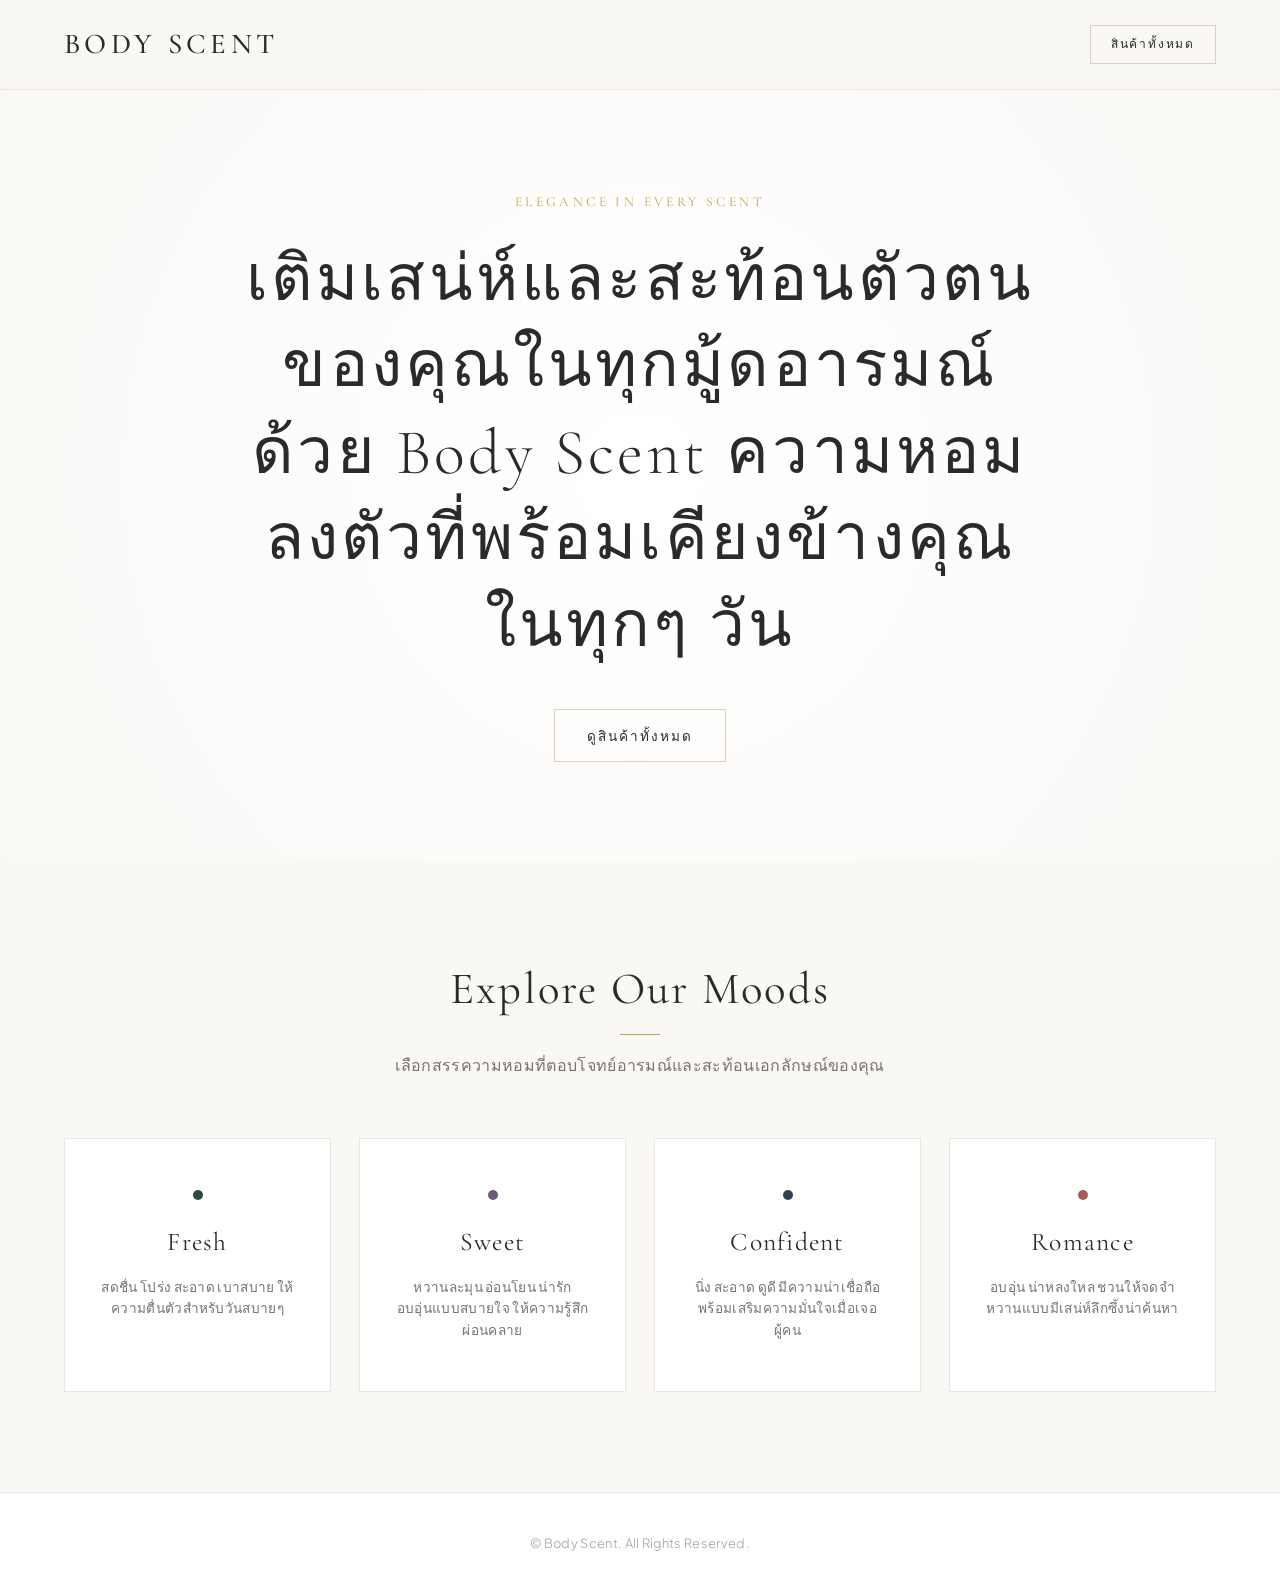
==== commit 57f626e7: "Add files via upload" ====
--- a/landing_pages/index.html
+++ b/landing_pages/index.html
@@ -3,12 +3,12 @@
 <head>
   <meta charset="UTF-8">
   <meta name="viewport" content="width=device-width, initial-scale=1.0">
-  <title>Body Scent — ความหอมลงตัวที่พร้อมเคียงข้างคุณในทุกๆ วัน</title>
+  <title>Body Scent - เติมเสน่ห์และสะท้อนตัวตนของคุณ</title>
   <link rel="stylesheet" href="style.css">
 </head>
 <body>
 
-  <!-- Navigation Bar -->
+  <!-- Header Navigation -->
   <header>
     <div class="container navbar">
       <a href="index.html" class="logo">Body Scent</a>
@@ -18,87 +18,76 @@
     </div>
   </header>
 
-  <!-- Hero Section (เต็มจอแรกที่เห็น ดีไซน์พรีเมียมเรียบหรู) -->
-  <section style="min-height: 100vh; display: flex; align-items: center; justify-content: center; text-align: center; background: radial-gradient(circle at center, #FFFFFF 0%, var(--bg-primary) 100%); padding: 0 24px;">
-    <div class="container" style="max-width: 850px;">
-      <span class="mood-tag" style="letter-spacing: 0.25em; margin-bottom: 24px; display: inline-block;">BODY SCENT</span>
-      <h1 class="brand-font" style="margin-bottom: 24px; font-weight: 300; line-height: 1.35;">
-        เติมเสน่ห์และสะท้อนตัวตนของคุณในทุกมู้ดอารมณ์
+  <!-- Hero Section -->
+  <section class="section-padding text-center" style="min-height: 80vh; display: flex; align-items: center; justify-content: center; background: radial-gradient(circle, #FFFFFF 0%, #FAF8F5 100%);">
+    <div class="container" style="max-width: 860px;">
+      <p class="brand-font" style="letter-spacing: 0.25em; text-transform: uppercase; font-size: 0.85rem; margin-bottom: 24px; color: var(--accent-gold);">Elegance in Every Scent</p>
+      <h1 style="margin-bottom: 32px; font-weight: 300; line-height: 1.35;">
+        เติมเสน่ห์และสะท้อนตัวตนของคุณในทุกมู้ดอารมณ์ ด้วย Body Scent ความหอมลงตัวที่พร้อมเคียงข้างคุณในทุกๆ วัน
       </h1>
-      <p style="font-size: 1.15rem; margin-bottom: 40px; color: var(--text-muted); font-weight: 300; line-height: 1.8;">
-        ด้วย Body Scent ความหอมลงตัวที่พร้อมเคียงข้างคุณในทุกๆ วัน
-      </p>
-      <div>
+      <div style="margin-top: 40px;">
         <a href="product.html" class="btn btn-outline">ดูสินค้าทั้งหมด</a>
       </div>
     </div>
   </section>
 
-  <hr class="divider" style="margin: 0;">
+  <!-- Section: 4 Moods -->
+  <section class="section-padding" style="background-color: var(--bg-primary);">
+    <div class="container">
+      <div class="text-center" style="margin-bottom: 60px;">
+        <h2 class="section-title">Explore Our Moods</h2>
+        <p>เลือกสรรความหอมที่ตอบโจทย์อารมณ์และสะท้อนเอกลักษณ์ของคุณ</p>
+      </div>
 
-  <!-- Section แสดง 4 Mood (Fresh / Sweet / Confident / Romance) -->
-  <section class="section-padding container">
-    <div class="text-center" style="margin-bottom: 60px;">
-      <h2 class="section-title">Explore Your Mood</h2>
-      <p>เลือกกลิ่นหอมที่สะท้อนอารมณ์และตัวตนของคุณ</p>
-    </div>
+      <div class="product-grid" style="grid-template-columns: repeat(auto-fit, minmax(240px, 1fr));">
+        
+        <!-- Mood 1: Fresh -->
+        <a href="product.html?mood=fresh" class="product-card text-center" style="text-decoration: none;">
+          <div style="padding: 30px 16px;">
+            <div class="mood-dot fresh" style="width: 10px; height: 10px; margin: 0 auto 20px;"></div>
+            <h3 style="margin-bottom: 12px; font-family: var(--font-serif);">Fresh</h3>
+            <p style="font-size: 0.85rem; line-height: 1.6;">สดชื่น โปร่ง สะอาด เบาสบาย ให้ความตื่นตัวสำหรับวันสบายๆ</p>
+          </div>
+        </a>
 
-    <div style="display: grid; grid-template-columns: repeat(auto-fit, minmax(240px, 1fr)); gap: 24px;">
-      
-      <!-- Fresh Card -->
-      <a href="product.html?mood=fresh" style="text-decoration: none; color: inherit;">
-        <div class="product-card" style="height: 100%; text-align: center; padding: 40px 24px; background-color: var(--bg-card);">
-          <div style="margin-bottom: 16px;">
-            <span class="mood-dot fresh" style="width: 10px; height: 10px;"></span>
+        <!-- Mood 2: Sweet -->
+        <a href="product.html?mood=sweet" class="product-card text-center" style="text-decoration: none;">
+          <div style="padding: 30px 16px;">
+            <div class="mood-dot sweet" style="width: 10px; height: 10px; margin: 0 auto 20px;"></div>
+            <h3 style="margin-bottom: 12px; font-family: var(--font-serif);">Sweet</h3>
+            <p style="font-size: 0.85rem; line-height: 1.6;">หวานละมุน อ่อนโยน น่ารัก อบอุ่นแบบสบายใจ ให้ความรู้สึกผ่อนคลาย</p>
           </div>
-          <h3 class="brand-font" style="margin-bottom: 12px; font-size: 1.5rem;">Fresh</h3>
-          <p style="font-size: 0.85rem; line-height: 1.6;">สดชื่น โปร่ง สะอาด ปลุกความตื่นตัวเบาสบาย ให้ความผ่อนคลายตลอดวัน</p>
-        </div>
-      </a>
+        </a>
 
-      <!-- Sweet Card -->
-      <a href="product.html?mood=sweet" style="text-decoration: none; color: inherit;">
-        <div class="product-card" style="height: 100%; text-align: center; padding: 40px 24px; background-color: var(--bg-card);">
-          <div style="margin-bottom: 16px;">
-            <span class="mood-dot relax" style="width: 10px; height: 10px;"></span>
+        <!-- Mood 3: Confident -->
+        <a href="product.html?mood=confident" class="product-card text-center" style="text-decoration: none;">
+          <div style="padding: 30px 16px;">
+            <div class="mood-dot confident" style="width: 10px; height: 10px; margin: 0 auto 20px;"></div>
+            <h3 style="margin-bottom: 12px; font-family: var(--font-serif);">Confident</h3>
+            <p style="font-size: 0.85rem; line-height: 1.6;">นิ่ง สะอาด ดูดี มีความน่าเชื่อถือ พร้อมเสริมความมั่นใจเมื่อเจอผู้คน</p>
           </div>
-          <h3 class="brand-font" style="margin-bottom: 12px; font-size: 1.5rem;">Relax</h3>
-          <p style="font-size: 0.85rem; line-height: 1.6;">ผ่อนคลาย สงบ อบอุ่น เติมความสบายใจในวันพักผ่อนอย่างลงตัว</p>
-        </div>
-      </a>
+        </a>
 
-      <!-- Confident Card -->
-      <a href="product.html?mood=confident" style="text-decoration: none; color: inherit;">
-        <div class="product-card" style="height: 100%; text-align: center; padding: 40px 24px; background-color: var(--bg-card);">
-          <div style="margin-bottom: 16px;">
-            <span class="mood-dot focus" style="width: 10px; height: 10px;"></span>
+        <!-- Mood 4: Romance -->
+        <a href="product.html?mood=romance" class="product-card text-center" style="text-decoration: none;">
+          <div style="padding: 30px 16px;">
+            <div class="mood-dot romance" style="width: 10px; height: 10px; margin: 0 auto 20px;"></div>
+            <h3 style="margin-bottom: 12px; font-family: var(--font-serif);">Romance</h3>
+            <p style="font-size: 0.85rem; line-height: 1.6;">อบอุ่น น่าหลงใหล ชวนให้จดจำ หวานแบบมีเสน่ห์ลึกซึ้งน่าค้นหา</p>
           </div>
-          <h3 class="brand-font" style="margin-bottom: 12px; font-size: 1.5rem;">Focus</h3>
-          <p style="font-size: 0.85rem; line-height: 1.6;">มั่นใจ นิ่ง สะอาด สร้างสมาธิพร้อมสำหรับการทำงานทุกช่วงเวลา</p>
-        </div>
-      </a>
+        </a>
 
-      <!-- Romance Card -->
-      <a href="product.html?mood=romance" style="text-decoration: none; color: inherit;">
-        <div class="product-card" style="height: 100%; text-align: center; padding: 40px 24px; background-color: var(--bg-card);">
-          <div style="margin-bottom: 16px;">
-            <span class="mood-dot romance" style="width: 10px; height: 10px;"></span>
-          </div>
-          <h3 class="brand-font" style="margin-bottom: 12px; font-size: 1.5rem;">Romance</h3>
-          <p style="font-size: 0.85rem; line-height: 1.6;">โรแมนติก อบอุ่น น่าหลงใหล ชวนให้จดจำด้วยเสน่ห์ความหอมตราตรึงใจ</p>
-        </div>
-      </a>
-
+      </div>
     </div>
   </section>
 
   <!-- Footer -->
-  <footer style="padding: 40px 0; border-top: 1px solid var(--border-light); text-align: center; font-size: 0.8rem; color: var(--text-light);">
+  <footer style="border-top: 1px solid var(--border-light); padding: 40px 0; background-color: var(--bg-card);" class="text-center">
     <div class="container">
-      <p>&copy; 2026 Body Scent. All rights reserved.</p>
+      <p style="font-size: 0.8rem; color: var(--text-light);">&copy; Body Scent. All Rights Reserved.</p>
     </div>
   </footer>
 
   <script src="script.js"></script>
 </body>
-</html>
+</html>
